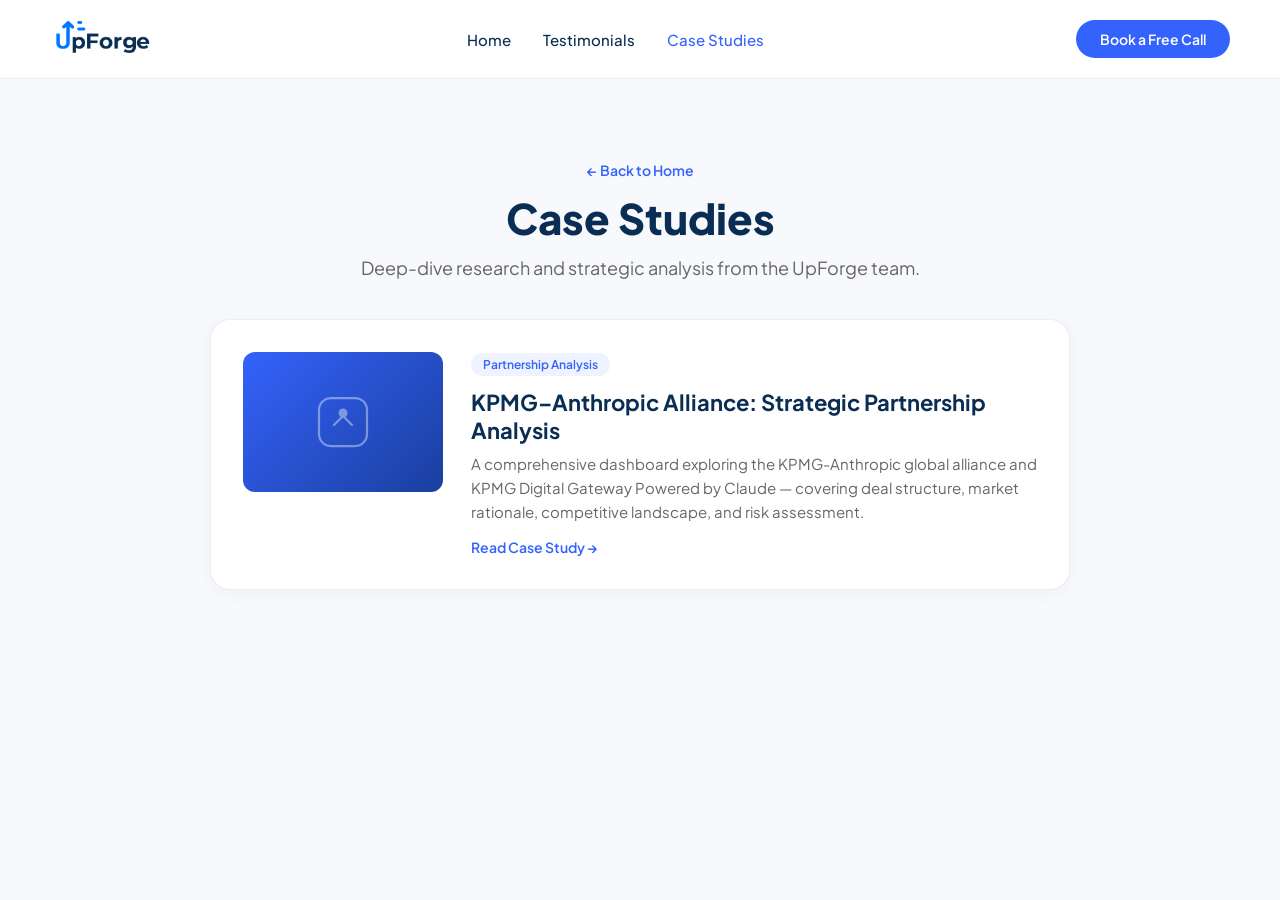
==== case-studies/index.html @ af2726ea "Add development workflow setup with documentation and dev server - Created CLAUDE.md with detailed d" ====
<!DOCTYPE html>
<html lang="en">
<head>
  <meta charset="UTF-8">
  <meta name="viewport" content="width=device-width, initial-scale=1.0">
  <title>Case Studies - UpForge</title>
  <link rel="preconnect" href="https://fonts.googleapis.com">
  <link rel="preconnect" href="https://fonts.gstatic.com" crossorigin>
  <link href="https://fonts.googleapis.com/css2?family=Plus+Jakarta+Sans:wght@400;500;600;700;800&display=swap" rel="stylesheet">
  <style>
    :root {
      --primary: #3462fc;
      --dark: #092d53;
    }
    * { margin: 0; padding: 0; box-sizing: border-box; }
    body {
      font-family: 'Plus Jakarta Sans', sans-serif;
      background: #f8f9fc;
      color: var(--dark);
      min-height: 100vh;
    }
    .navbar {
      display: flex;
      align-items: center;
      justify-content: space-between;
      padding: 20px 50px;
      background: #fff;
      border-bottom: 1px solid rgba(9, 45, 83, 0.08);
    }
    .navbar .logo img { height: 32px; }
    .nav-links { display: flex; list-style: none; gap: 32px; }
    .nav-links a {
      text-decoration: none;
      color: var(--dark);
      font-weight: 500;
      font-size: 15px;
      transition: color 0.3s;
    }
    .nav-links a:hover { color: var(--primary); }
    .nav-links a.active { color: var(--primary); }
    .nav-cta {
      background: var(--primary);
      color: #fff;
      border: none;
      padding: 10px 24px;
      border-radius: 50px;
      font-family: 'Plus Jakarta Sans', sans-serif;
      font-weight: 600;
      font-size: 14px;
      cursor: pointer;
      transition: opacity 0.3s;
    }
    .nav-cta:hover { opacity: 0.9; }
    .page-header {
      text-align: center;
      padding: 80px 20px 40px;
    }
    .page-header h1 {
      font-size: 42px;
      font-weight: 800;
      color: var(--dark);
    }
    .page-header p {
      font-size: 18px;
      color: #666;
      margin-top: 12px;
      max-width: 600px;
      margin-left: auto;
      margin-right: auto;
    }
    .case-list {
      max-width: 900px;
      margin: 0 auto;
      padding: 0 20px 80px;
      display: flex;
      flex-direction: column;
      gap: 24px;
    }
    .case-card {
      background: #fff;
      border-radius: 20px;
      padding: 32px;
      border: 1px solid rgba(9, 45, 83, 0.08);
      box-shadow: 0 4px 20px rgba(0,0,0,0.04);
      display: flex;
      gap: 28px;
      transition: all 0.3s ease;
      cursor: pointer;
      text-decoration: none;
      color: inherit;
    }
    .case-card:hover {
      transform: translateY(-4px);
      border-color: var(--primary);
      box-shadow: 0 12px 40px rgba(52, 98, 252, 0.1);
    }
    .case-thumb {
      width: 200px;
      height: 140px;
      border-radius: 12px;
      background: linear-gradient(135deg, var(--primary), #1a3f9e);
      flex-shrink: 0;
      display: flex;
      align-items: center;
      justify-content: center;
      font-size: 40px;
      color: rgba(255,255,255,0.3);
      overflow: hidden;
    }
    .case-thumb svg { width: 60px; height: 60px; opacity: 0.4; }
    .case-body { flex: 1; }
    .case-body h2 {
      font-size: 22px;
      font-weight: 700;
      margin-bottom: 8px;
      color: var(--dark);
    }
    .case-body .subtitle {
      font-size: 15px;
      color: #666;
      line-height: 1.6;
      margin-bottom: 12px;
    }
    .case-body .read-more {
      color: var(--primary);
      font-weight: 600;
      font-size: 14px;
      text-decoration: none;
    }
    .case-body .read-more:hover { text-decoration: underline; }
    .tag {
      display: inline-block;
      background: rgba(52, 98, 252, 0.08);
      color: var(--primary);
      font-size: 12px;
      font-weight: 600;
      padding: 4px 12px;
      border-radius: 50px;
      margin-bottom: 12px;
    }
    .back-link {
      display: inline-flex;
      align-items: center;
      gap: 6px;
      color: var(--primary);
      text-decoration: none;
      font-size: 14px;
      font-weight: 600;
      margin-bottom: 12px;
      transition: opacity 0.2s;
    }
    .back-link:hover { opacity: 0.7; }
    @media (max-width: 768px) {
      .navbar { padding: 16px 20px; }
      .nav-links { gap: 16px; }
      .page-header h1 { font-size: 28px; }
      .page-header p { font-size: 15px; }
      .case-card { flex-direction: column; padding: 20px; }
      .case-thumb { width: 100%; height: 180px; }
    }
  </style>
</head>
<body>

  <nav class="navbar">
    <div class="logo"><a href="../"><img src="/assets/logo-Daz97ldJ.png" alt="UpForge"></a></div>
    <ul class="nav-links">
      <li><a href="../">Home</a></li>
      <li><a href="../#testimonials">Testimonials</a></li>
      <li><a href="#" class="active">Case Studies</a></li>
    </ul>
    <button class="nav-cta" onclick="window.open('https://calendly.com/shardulsingh166/30min', '_blank')">Book a Free Call</button>
  </nav>

  <div class="page-header">
    <a href="../" class="back-link">← Back to Home</a>
    <h1>Case Studies</h1>
    <p>Deep-dive research and strategic analysis from the UpForge team.</p>
  </div>

  <div class="case-list">

    <a href="kpmg-anthropic-alliance/" class="case-card">
      <div class="case-thumb">
        <svg viewBox="0 0 80 80" fill="none" xmlns="http://www.w3.org/2000/svg">
          <rect x="8" y="8" width="64" height="64" rx="16" stroke="white" stroke-width="3"/>
          <path d="M28 44 L40 32 L52 44" stroke="white" stroke-width="3" stroke-linecap="round" stroke-linejoin="round"/>
          <circle cx="40" cy="28" r="6" fill="white"/>
        </svg>
      </div>
      <div class="case-body">
        <span class="tag">Partnership Analysis</span>
        <h2>KPMG–Anthropic Alliance: Strategic Partnership Analysis</h2>
        <p class="subtitle">A comprehensive dashboard exploring the KPMG-Anthropic global alliance and KPMG Digital Gateway Powered by Claude — covering deal structure, market rationale, competitive landscape, and risk assessment.</p>
        <span class="read-more">Read Case Study →</span>
      </div>
    </a>

  </div>

</body>
</html>
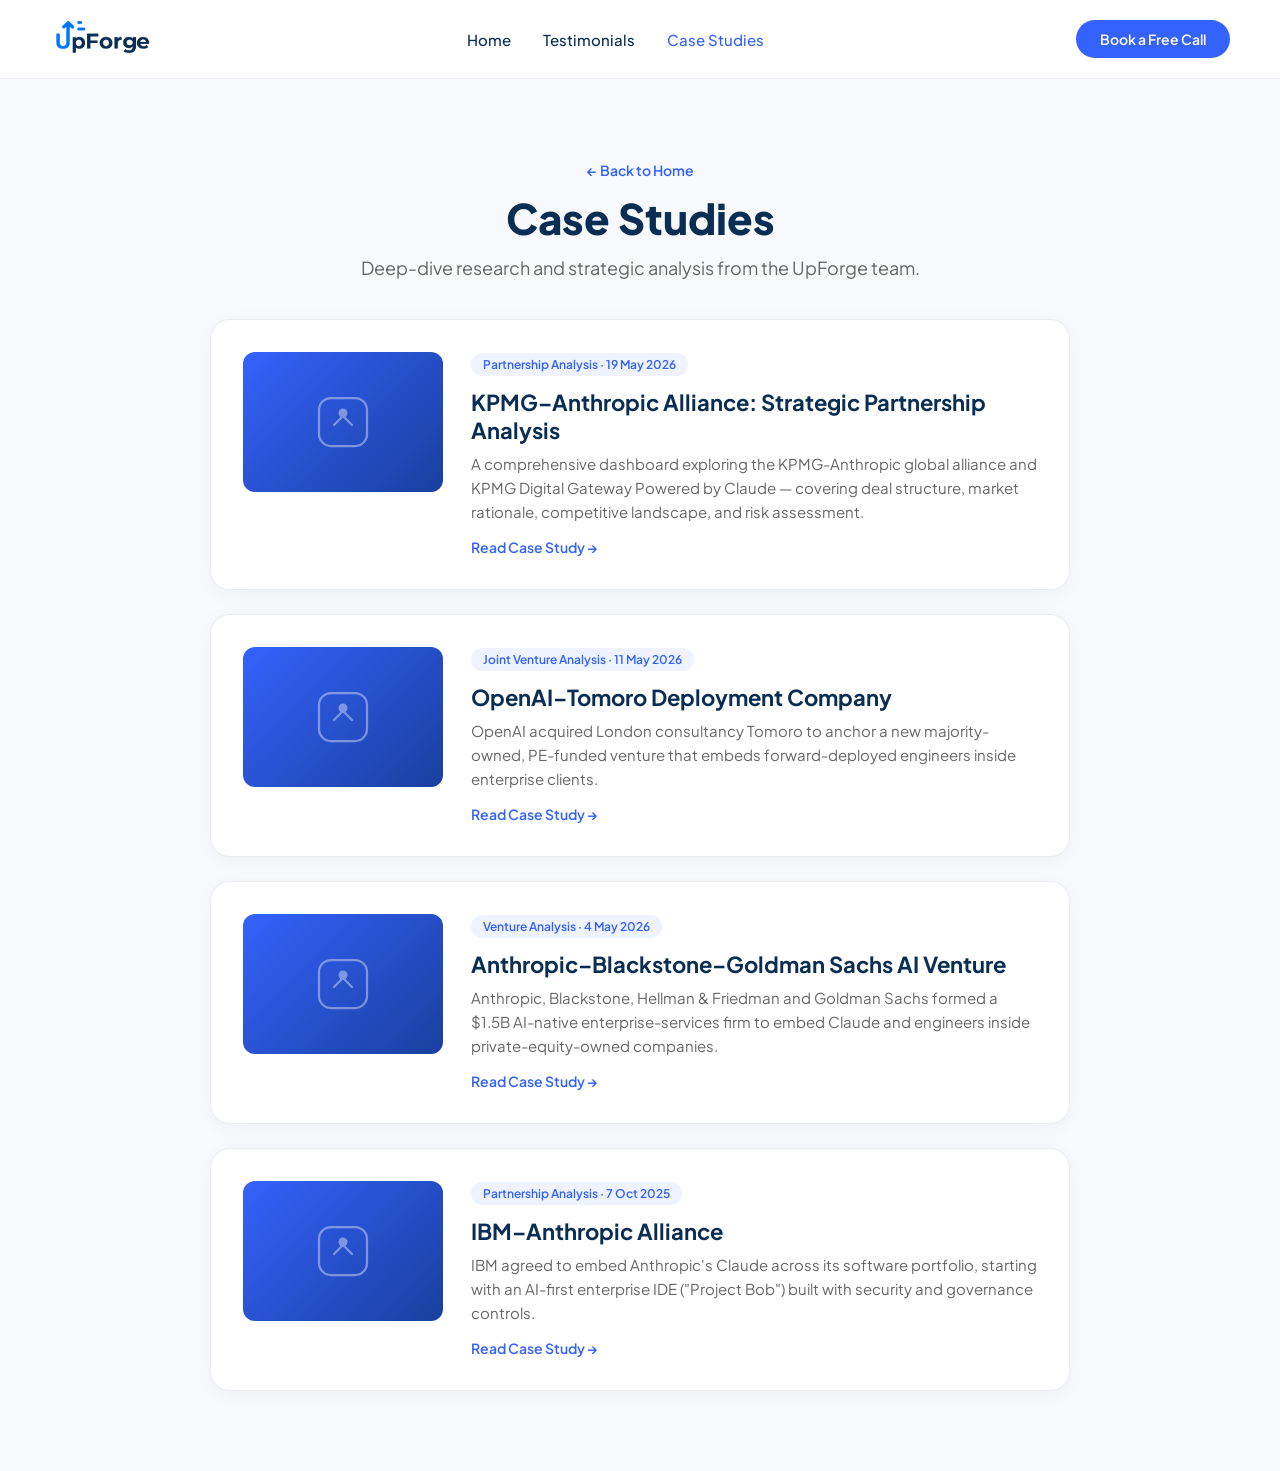
==== commit 4b180f58: "Add three case studies, hero reviews slideshow and premium card motion - New case-study dashboards (" ====
--- a/case-studies/index.html
+++ b/case-studies/index.html
@@ -189,13 +189,61 @@
         </svg>
       </div>
       <div class="case-body">
-        <span class="tag">Partnership Analysis</span>
+        <span class="tag">Partnership Analysis · 19 May 2026</span>
         <h2>KPMG–Anthropic Alliance: Strategic Partnership Analysis</h2>
         <p class="subtitle">A comprehensive dashboard exploring the KPMG-Anthropic global alliance and KPMG Digital Gateway Powered by Claude — covering deal structure, market rationale, competitive landscape, and risk assessment.</p>
         <span class="read-more">Read Case Study →</span>
       </div>
     </a>
 
+    <a href="openai-tomoro-deployment-company/" class="case-card">
+      <div class="case-thumb">
+        <svg viewBox="0 0 80 80" fill="none" xmlns="http://www.w3.org/2000/svg">
+          <rect x="8" y="8" width="64" height="64" rx="16" stroke="white" stroke-width="3"/>
+          <path d="M28 44 L40 32 L52 44" stroke="white" stroke-width="3" stroke-linecap="round" stroke-linejoin="round"/>
+          <circle cx="40" cy="28" r="6" fill="white"/>
+        </svg>
+      </div>
+      <div class="case-body">
+        <span class="tag">Joint Venture Analysis · 11 May 2026</span>
+        <h2>OpenAI–Tomoro Deployment Company</h2>
+        <p class="subtitle">OpenAI acquired London consultancy Tomoro to anchor a new majority-owned, PE-funded venture that embeds forward-deployed engineers inside enterprise clients.</p>
+        <span class="read-more">Read Case Study →</span>
+      </div>
+    </a>
+
+    <a href="anthropic-blackstone-goldman-ai-venture/" class="case-card">
+      <div class="case-thumb">
+        <svg viewBox="0 0 80 80" fill="none" xmlns="http://www.w3.org/2000/svg">
+          <rect x="8" y="8" width="64" height="64" rx="16" stroke="white" stroke-width="3"/>
+          <path d="M28 44 L40 32 L52 44" stroke="white" stroke-width="3" stroke-linecap="round" stroke-linejoin="round"/>
+          <circle cx="40" cy="28" r="6" fill="white"/>
+        </svg>
+      </div>
+      <div class="case-body">
+        <span class="tag">Venture Analysis · 4 May 2026</span>
+        <h2>Anthropic–Blackstone–Goldman Sachs AI Venture</h2>
+        <p class="subtitle">Anthropic, Blackstone, Hellman &amp; Friedman and Goldman Sachs formed a $1.5B AI-native enterprise-services firm to embed Claude and engineers inside private-equity-owned companies.</p>
+        <span class="read-more">Read Case Study →</span>
+      </div>
+    </a>
+
+    <a href="ibm-anthropic-alliance/" class="case-card">
+      <div class="case-thumb">
+        <svg viewBox="0 0 80 80" fill="none" xmlns="http://www.w3.org/2000/svg">
+          <rect x="8" y="8" width="64" height="64" rx="16" stroke="white" stroke-width="3"/>
+          <path d="M28 44 L40 32 L52 44" stroke="white" stroke-width="3" stroke-linecap="round" stroke-linejoin="round"/>
+          <circle cx="40" cy="28" r="6" fill="white"/>
+        </svg>
+      </div>
+      <div class="case-body">
+        <span class="tag">Partnership Analysis · 7 Oct 2025</span>
+        <h2>IBM–Anthropic Alliance</h2>
+        <p class="subtitle">IBM agreed to embed Anthropic&#x27;s Claude across its software portfolio, starting with an AI-first enterprise IDE (&quot;Project Bob&quot;) built with security and governance controls.</p>
+        <span class="read-more">Read Case Study →</span>
+      </div>
+    </a>
+
   </div>
 
 </body>
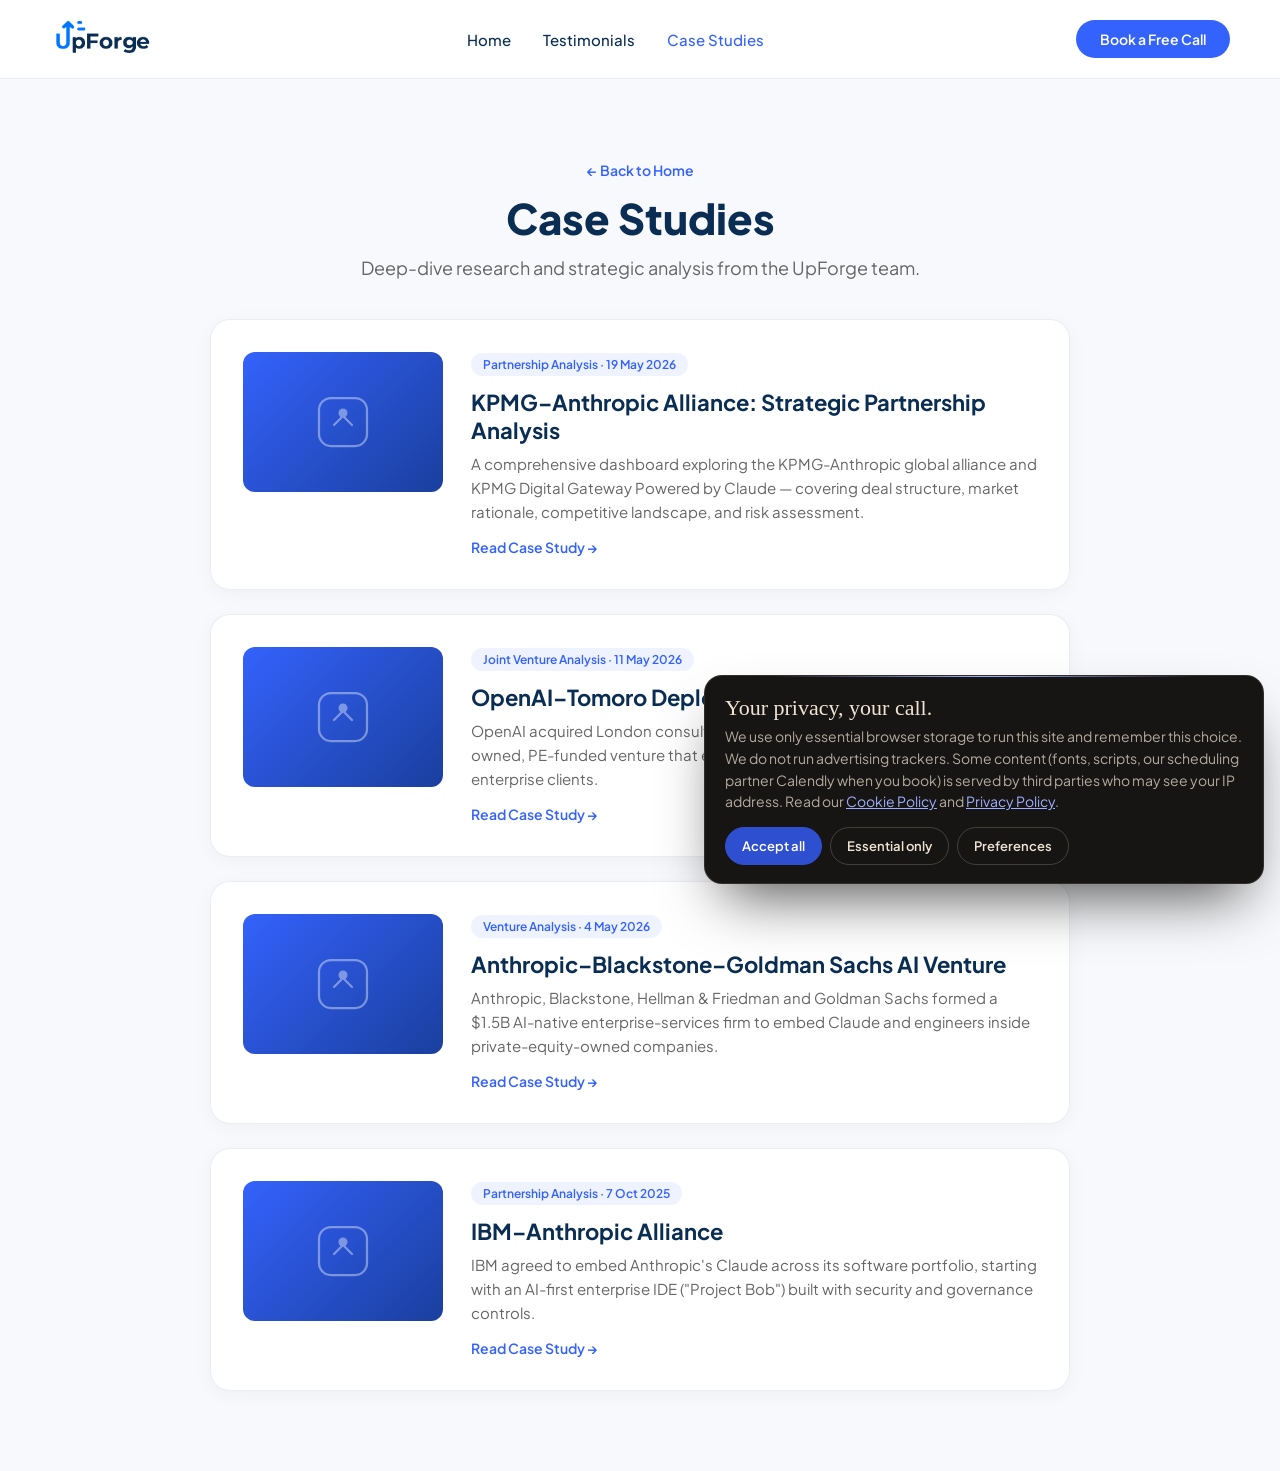
==== commit 61d3851a: "Fix intro replay, source cards and add consent, legal pages and form protection - Intro plays only o" ====
--- a/case-studies/index.html
+++ b/case-studies/index.html
@@ -246,5 +246,6 @@
 
   </div>
 
+  <script src="/assets/site-consent.js" defer></script>
 </body>
 </html>
